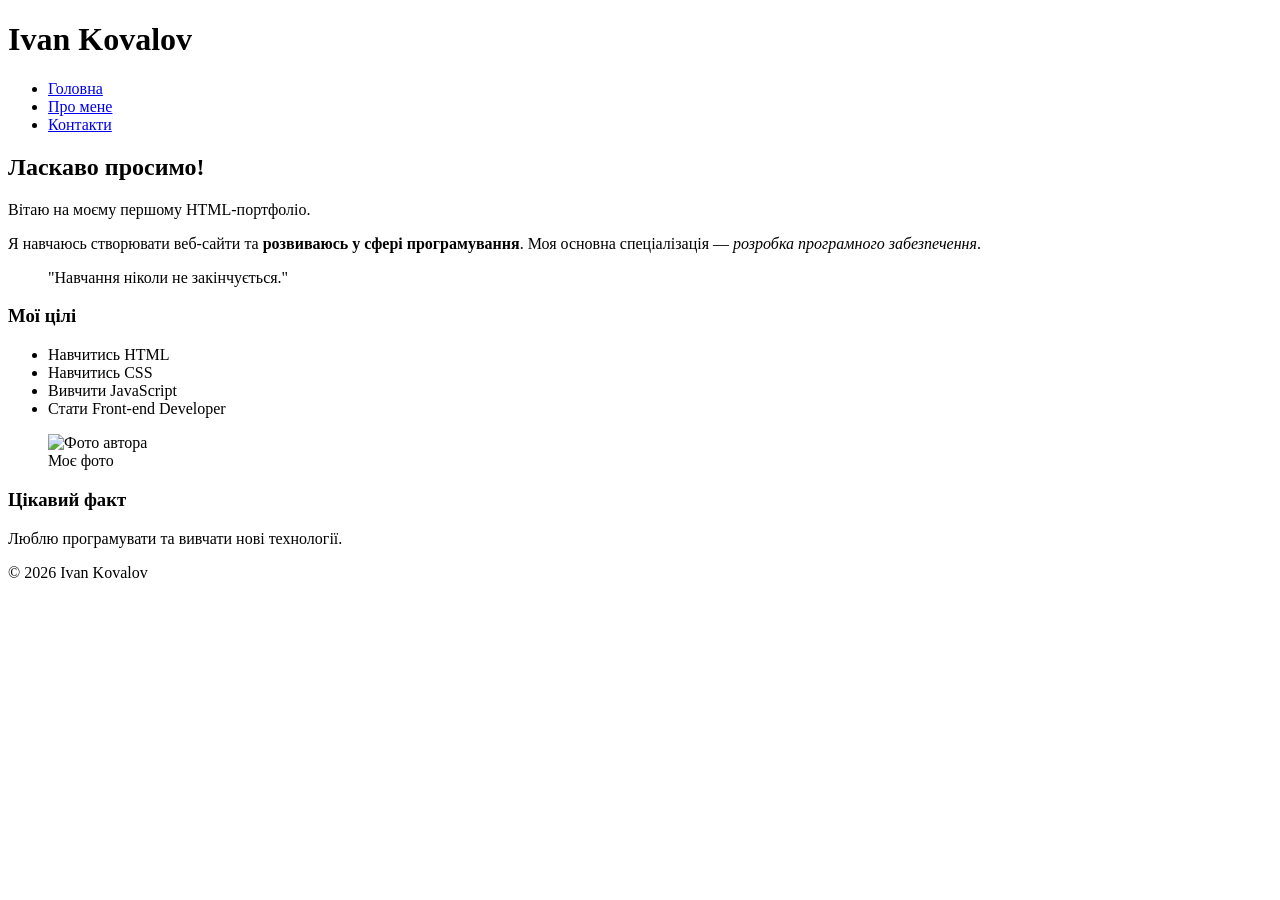
==== index.html @ 27076c14 "init: initial project setup" ====
<!DOCTYPE html>
<html lang="uk">
<head>
    <meta charset="UTF-8">
    <meta name="viewport" content="width=device-width, initial-scale=1.0">
    <meta name="description" content="Головна сторінка портфоліо">
    <meta name="author" content="Ivan Kovalov">
    <title>Головна — Портфоліо</title>
</head>

<body>

<header>

<h1>Ivan Kovalov</h1>

<nav>
<ul>
<li><a href="index.html">Головна</a></li>
<li><a href="about.html">Про мене</a></li>
<li><a href="contacts.html">Контакти</a></li>
</ul>
</nav>

</header>

<main>

<section>

<h2>Ласкаво просимо!</h2>

<p>
Вітаю на моєму першому HTML-портфоліо.
</p>

<p>
Я навчаюсь створювати веб-сайти та <strong>розвиваюсь у сфері програмування</strong>.
Моя основна спеціалізація — <em>розробка програмного забезпечення</em>.
</p>

<blockquote>
"Навчання ніколи не закінчується."
</blockquote>

<h3>Мої цілі</h3>

<ul>
<li>Навчитись HTML</li>
<li>Навчитись CSS</li>
<li>Вивчити JavaScript</li>
<li>Стати Front-end Developer</li>
</ul>

<figure>

<img src="images/photo.jpg"
width="250"
alt="Фото автора">

<figcaption>
Моє фото
</figcaption>

</figure>

</section>

<aside>

<h3>Цікавий факт</h3>

<p>
Люблю програмувати та вивчати нові технології.
</p>

</aside>

</main>

<footer>

<p>© 2026 Ivan Kovalov</p>

</footer>

</body>
</html>
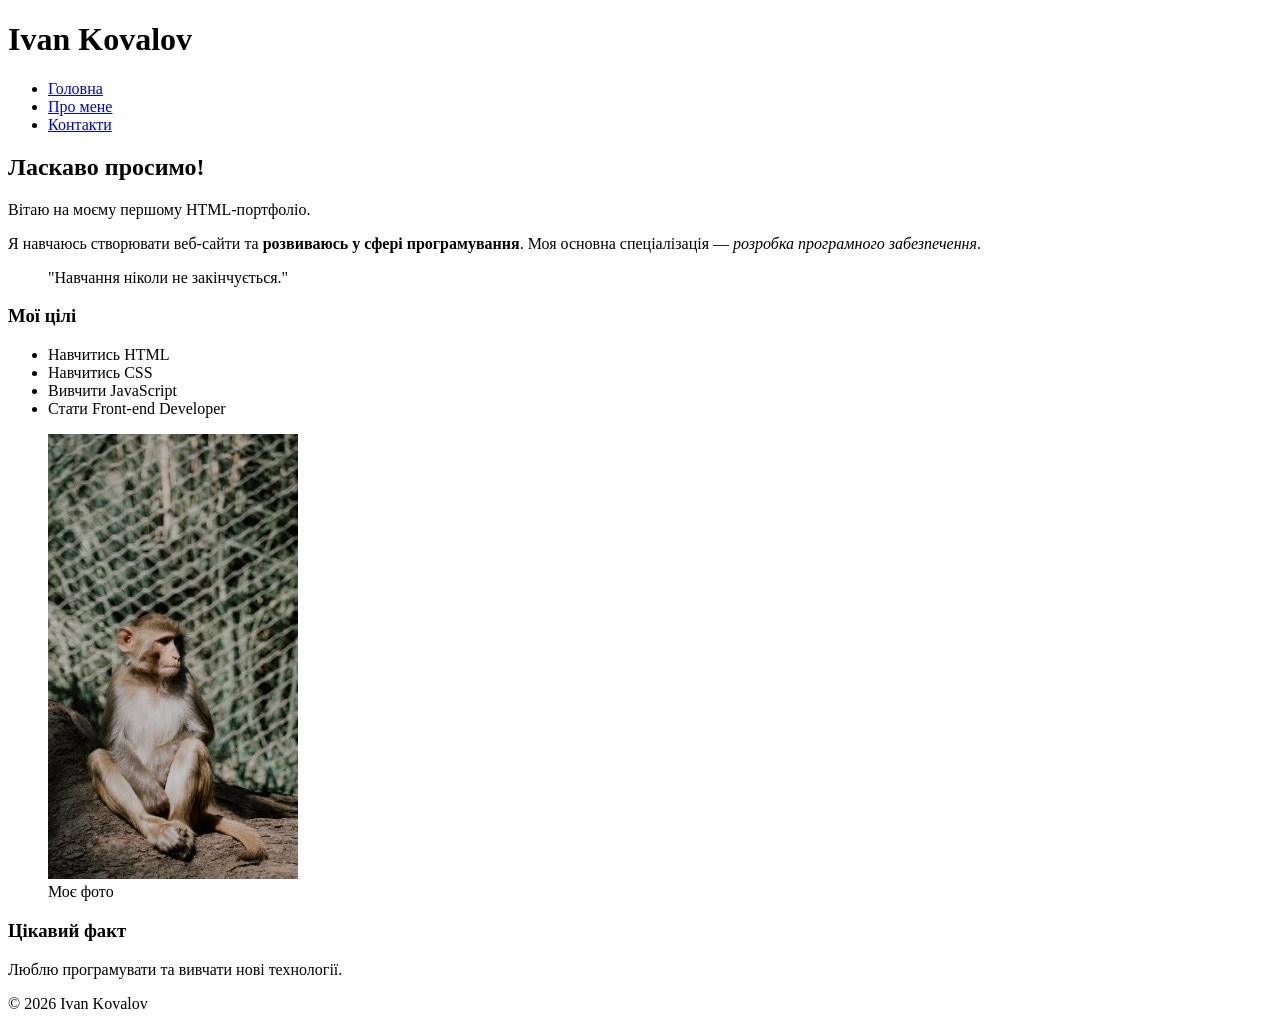
==== commit bd1c52b1: "init: initial project setup" ====
--- a/index.html
+++ b/index.html
@@ -54,7 +54,7 @@
 
 <figure>
 
-<img src="images/photo.jpg"
+<img src="image/image1.webp"
 width="250"
 alt="Фото автора">
 
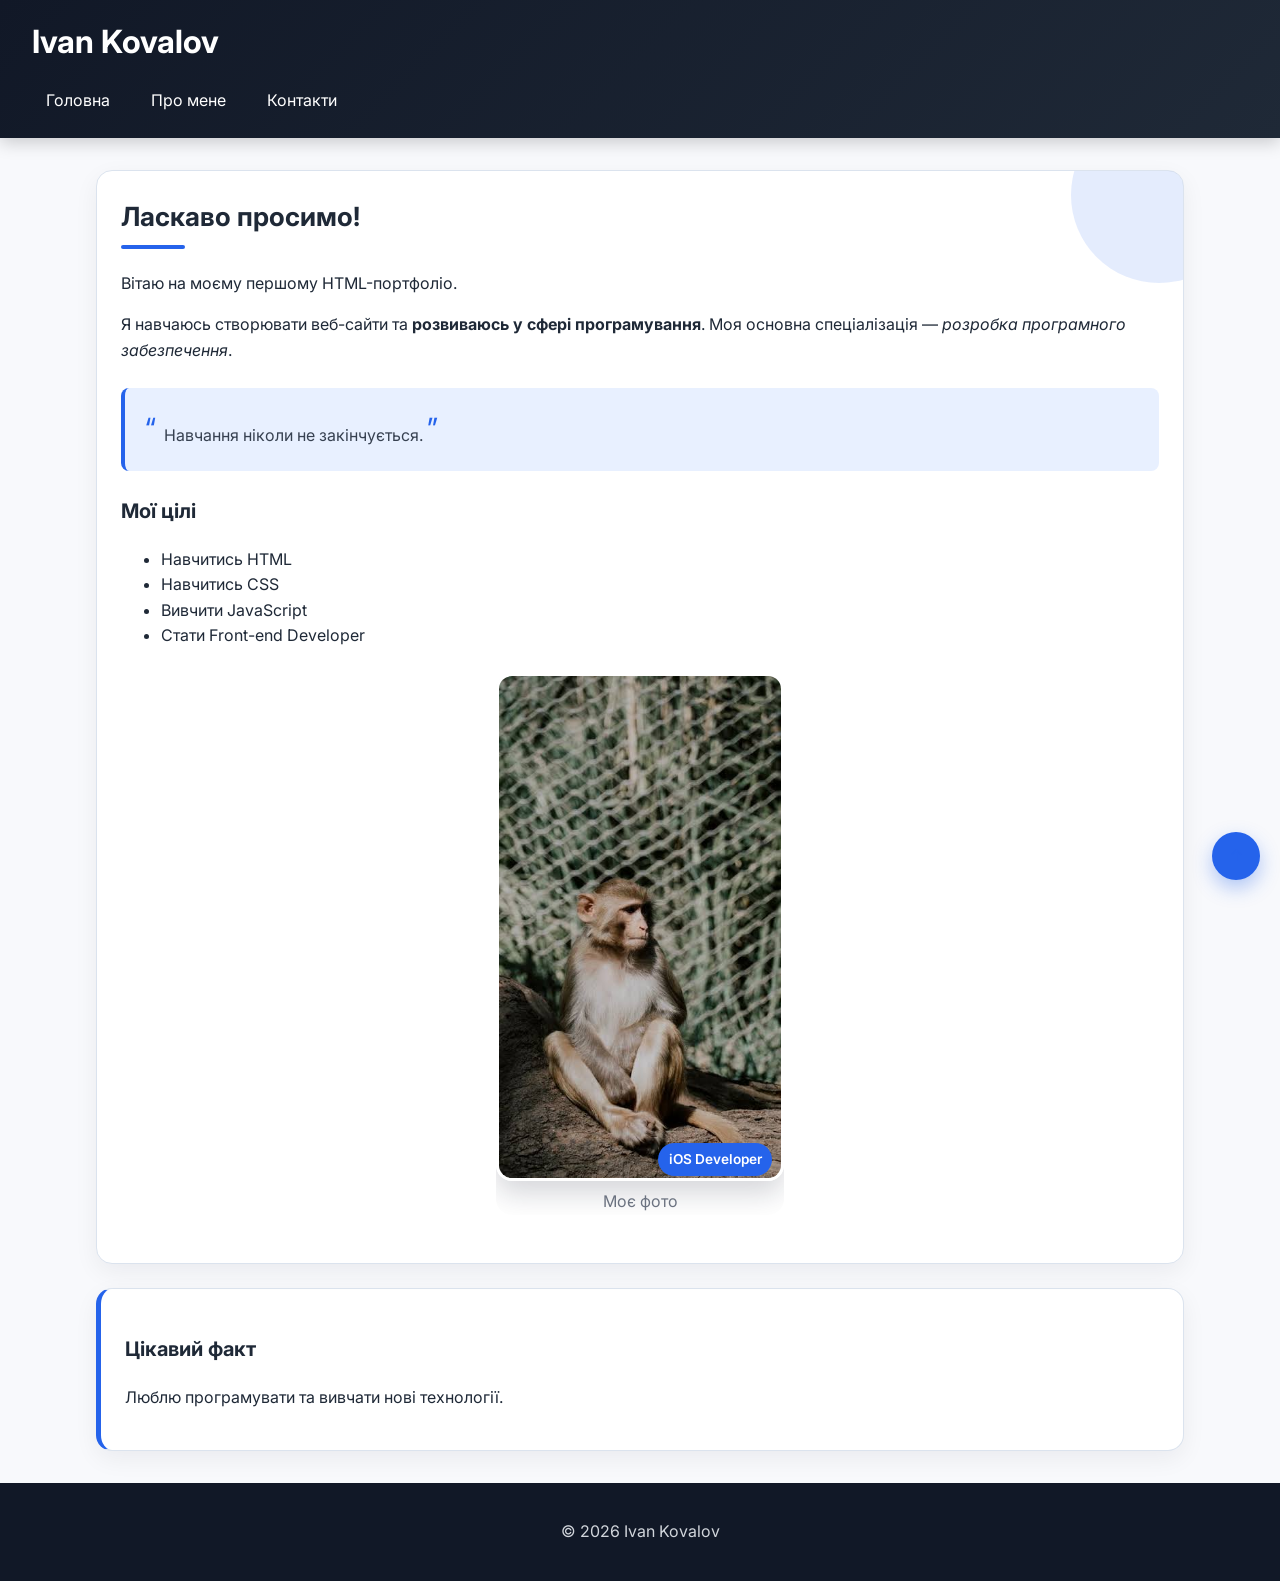
==== commit 303d848f: "add CSS" ====
--- a/index.html
+++ b/index.html
@@ -1,32 +1,45 @@
 <!DOCTYPE html>
 <html lang="uk">
+
 <head>
-    <meta charset="UTF-8">
-    <meta name="viewport" content="width=device-width, initial-scale=1.0">
-    <meta name="description" content="Головна сторінка портфоліо">
-    <meta name="author" content="Ivan Kovalov">
-    <title>Головна — Портфоліо</title>
+
+<meta charset="UTF-8">
+
+<meta name="viewport" content="width=device-width, initial-scale=1.0">
+
+<meta name="description" content="Головна сторінка портфоліо">
+
+<meta name="author" content="Ivan Kovalov">
+
+<link rel="stylesheet" href="styles.css">
+
+<title>Головна — Портфоліо</title>
+
 </head>
 
-<body>
+<body id="top">
 
-<header>
+<header class="site-header">
 
 <h1>Ivan Kovalov</h1>
 
-<nav>
+<nav class="main-nav">
+
 <ul>
+
 <li><a href="index.html">Головна</a></li>
 <li><a href="about.html">Про мене</a></li>
 <li><a href="contacts.html">Контакти</a></li>
+
 </ul>
+
 </nav>
 
 </header>
 
 <main>
 
-<section>
+<section id="hero" class="content-card">
 
 <h2>Ласкаво просимо!</h2>
 
@@ -40,7 +53,7 @@
 </p>
 
 <blockquote>
-"Навчання ніколи не закінчується."
+Навчання ніколи не закінчується.
 </blockquote>
 
 <h3>Мої цілі</h3>
@@ -52,11 +65,16 @@
 <li>Стати Front-end Developer</li>
 </ul>
 
-<figure>
+<figure class="profile-figure">
 
-<img src="image/image1.webp"
+<img
+src="image/image1.webp"
 width="250"
 alt="Фото автора">
+
+<span class="profile-badge">
+iOS Developer
+</span>
 
 <figcaption>
 Моє фото
@@ -78,11 +96,14 @@
 
 </main>
 
-<footer>
+<a href="#top" class="back-to-top">↑</a>
+
+<footer class="site-footer">
 
 <p>© 2026 Ivan Kovalov</p>
 
 </footer>
 
 </body>
+
 </html>
--- a/styles.css
+++ b/styles.css
@@ -0,0 +1,427 @@
+/* ===== Загальні стилі ===== */
+@import url('https://fonts.googleapis.com/css2?family=Inter:wght@400;500;600;700&display=swap');
+
+*,
+*::before,
+*::after {
+    box-sizing: border-box;
+}
+
+:root {
+    --primary: #2563eb;
+    --primary-dark: #1d4ed8;
+    --background: hsl(220, 33%, 98%);
+    --surface: #ffffff;
+    --text: rgb(31, 41, 55);
+    --muted: #6b7280;
+    --border: #dbe3ee;
+    --accent: #e8f0ff;
+}
+
+html {
+    scroll-behavior: smooth;
+}
+
+body {
+    margin: 0;
+    padding: 0;
+    font-family: 'Inter', Arial, sans-serif;
+    font-size: 1rem;
+    line-height: 1.6;
+    color: var(--text);
+    background: var(--background);
+}
+
+img {
+    display: block;
+    max-width: 100%;
+    height: auto;
+}
+
+a:link {
+    color: var(--primary);
+}
+
+a:visited {
+    color: #6d28d9;
+}
+
+a:hover {
+    color: var(--primary-dark);
+}
+
+a:active {
+    color: #dc2626;
+}
+
+a:focus {
+    outline: 0.2rem solid rgba(37, 99, 235, 0.35);
+    outline-offset: 0.15rem;
+}
+
+/* ===== Хедер та навігація ===== */
+.site-header {
+    position: sticky;
+    top: 0;
+    z-index: 1000;
+    padding: 1rem 2rem;
+    color: #ffffff;
+    background: linear-gradient(135deg, #111827, #1f2937);
+    box-shadow: 0 0.3rem 1rem rgba(0, 0, 0, 0.18);
+}
+
+.site-header h1 {
+    margin: 0 0 0.75rem;
+    font-size: 2rem;
+}
+
+.main-nav ul {
+    margin: 0;
+    padding: 0;
+    list-style: none;
+}
+
+.main-nav > ul > li {
+    display: inline-block;
+    margin-right: 0.5rem;
+}
+
+.main-nav ul li a {
+    display: inline-block;
+    padding: 0.55rem 0.9rem;
+    color: #ffffff;
+    text-decoration: none;
+    border-radius: 0.5rem;
+    transition: background-color 0.2s ease, transform 0.2s ease;
+}
+
+.main-nav ul li a:hover {
+    color: #ffffff;
+    background: rgba(255, 255, 255, 0.15);
+    transform: translateY(-0.1rem);
+}
+
+.main-nav ul li a:active {
+    background: rgba(255, 255, 255, 0.25);
+    transform: translateY(0);
+}
+
+.main-nav ul li a:focus {
+    outline: 0.2rem solid #93c5fd;
+}
+
+/* ===== Основний контент ===== */
+main {
+    width: min(68rem, calc(100% - 2rem));
+    margin: 2rem auto;
+}
+
+.content-card,
+aside {
+    margin-bottom: 1.5rem;
+    padding: 1.5rem;
+    background: var(--surface);
+    border: 0.08rem solid var(--border);
+    border-radius: 1rem;
+    box-shadow: 0 0.5rem 1.5rem rgba(15, 23, 42, 0.06);
+}
+
+#hero {
+    position: relative;
+    overflow: hidden;
+}
+
+#hero::before {
+    position: absolute;
+    top: -4rem;
+    right: -4rem;
+    width: 11rem;
+    height: 11rem;
+    content: "";
+    background: rgba(37, 99, 235, 0.12);
+    border-radius: 50%;
+    z-index: 0;
+}
+
+#hero > * {
+    position: relative;
+    z-index: 1;
+}
+
+h2 {
+    margin-top: 0;
+    font-size: 1.65rem;
+}
+
+h2::after {
+    display: block;
+    width: 4rem;
+    height: 0.25rem;
+    margin-top: 0.45rem;
+    content: "";
+    background: var(--primary);
+    border-radius: 1rem;
+}
+
+h3 {
+    font-size: 1.25rem;
+}
+
+blockquote {
+    margin: 1.5rem 0;
+    padding: 1rem 1.25rem;
+    color: #374151;
+    background: var(--accent);
+    border-left: 0.3rem solid var(--primary);
+    border-radius: 0.5rem;
+}
+
+blockquote::before {
+    content: "“";
+    margin-right: 0.25rem;
+    color: var(--primary);
+    font-size: 2rem;
+    line-height: 0;
+}
+
+blockquote::after {
+    content: "”";
+    font-size: 2rem;
+    color: #2563eb;
+}
+
+.profile-figure {
+    position: relative;
+    width: fit-content;
+    margin: 1.5rem auto;
+    overflow: hidden;
+    border-radius: 1rem;
+}
+
+.profile-figure img {
+    width: 18rem;
+    border-radius: 1rem;
+    border: 0.2rem solid #ffffff;
+    box-shadow: 0 0.75rem 1.8rem rgba(15, 23, 42, 0.18);
+}
+
+.profile-badge {
+    position: absolute;
+    right: 0.75rem;
+    bottom: 2.4rem;
+    z-index: 2;
+    padding: 0.35rem 0.65rem;
+    color: #ffffff;
+    background: var(--primary);
+    border-radius: 999rem;
+    font-size: 0.85rem;
+    font-weight: 600;
+}
+
+figcaption {
+    margin-top: 0.5rem;
+    color: var(--muted);
+    text-align: center;
+}
+
+aside {
+    border-left: 0.35rem solid var(--primary);
+}
+
+dl {
+    display: grid;
+    grid-template-columns: max-content 1fr;
+    gap: 0.5rem 1rem;
+}
+
+dt {
+    font-weight: 700;
+}
+
+dd {
+    margin: 0;
+}
+
+/* ===== Таблиця ===== */
+.table-wrapper {
+    overflow-x: auto;
+}
+
+table {
+    width: 100%;
+    border-collapse: collapse;
+    overflow: hidden;
+    background: #ffffff;
+    border: 0.08rem solid var(--border);
+    border-radius: 0.75rem;
+}
+
+caption {
+    margin-bottom: 0.75rem;
+    font-size: 1.15rem;
+    font-weight: 700;
+    text-align: left;
+}
+
+th,
+td {
+    padding: 0.85rem 1rem;
+    border: 0.08rem solid var(--border);
+    text-align: left;
+}
+
+th {
+    color: #ffffff;
+    background: var(--primary);
+}
+
+tbody tr:nth-child(even) {
+    background: #f8fafc;
+}
+
+tbody tr:hover {
+    background: #eaf2ff;
+}
+
+/* ===== Форма ===== */
+.contact-form {
+    display: grid;
+    gap: 1rem;
+}
+
+fieldset {
+    margin: 0;
+    padding: 1.25rem;
+    border: 0.08rem solid var(--border);
+    border-radius: 0.75rem;
+}
+
+legend {
+    padding: 0 0.45rem;
+    font-weight: 700;
+}
+
+label {
+    display: block;
+    margin: 0.75rem 0 0.35rem;
+    font-size: 0.95rem;
+    font-weight: 600;
+}
+
+input[type="text"],
+input[type="email"],
+select,
+textarea {
+    width: 100%;
+    padding: 0.75rem 0.85rem;
+    font: inherit;
+    color: var(--text);
+    background: #ffffff;
+    border: 0.08rem solid #b8c3d1;
+    border-radius: 0.55rem;
+}
+
+input[type="text"]:focus,
+input[type="email"]:focus,
+select:focus,
+textarea:focus {
+    outline: none;
+    border-color: var(--primary);
+    box-shadow: 0 0 0 0.2rem rgba(37, 99, 235, 0.17);
+}
+
+input[type="radio"],
+input[type="checkbox"] {
+    width: 1.05rem;
+    height: 1.05rem;
+    margin-right: 0.45rem;
+    accent-color: var(--primary);
+}
+
+.option-label {
+    display: inline-flex;
+    align-items: center;
+    margin-right: 1rem;
+    font-weight: 500;
+}
+
+button[type="submit"] {
+    padding: 0.8rem 1.3rem;
+    color: #ffffff;
+    background: var(--primary);
+    border: none;
+    border-radius: 0.6rem;
+    cursor: pointer;
+    font: inherit;
+    font-weight: 700;
+    transition: background-color 0.2s ease, transform 0.2s ease;
+}
+
+button[type="submit"]:hover {
+    background: var(--primary-dark);
+    transform: translateY(-0.1rem);
+}
+
+button[type="submit"]:active {
+    transform: translateY(0);
+}
+
+/* ===== Кнопка нагору ===== */
+.back-to-top {
+    position: fixed;
+    right: 1.25rem;
+    bottom: 1.25rem;
+    z-index: 999;
+    display: inline-grid;
+    width: 3rem;
+    height: 3rem;
+    place-items: center;
+    color: #ffffff;
+    background: var(--primary);
+    border-radius: 50%;
+    text-decoration: none;
+    box-shadow: 0 0.5rem 1.2rem rgba(37, 99, 235, 0.35);
+}
+
+.back-to-top:hover {
+    color: #ffffff;
+    background: var(--primary-dark);
+}
+
+/* ===== Футер ===== */
+.site-footer {
+    padding: 1.25rem;
+    color: #d1d5db;
+    text-align: center;
+    background: #111827;
+}
+
+/* ===== Адаптивність ===== */
+@media (max-width: 42rem) {
+    .site-header {
+        padding: 1rem;
+    }
+
+    .main-nav > ul > li {
+        display: block;
+        margin: 0.25rem 0;
+    }
+
+    .main-nav ul li a {
+        display: block;
+    }
+
+    main {
+        width: min(100% - 1rem, 68rem);
+        margin: 1rem auto;
+    }
+
+    .content-card,
+    aside {
+        padding: 1rem;
+    }
+
+    dl {
+        grid-template-columns: 1fr;
+    }
+}
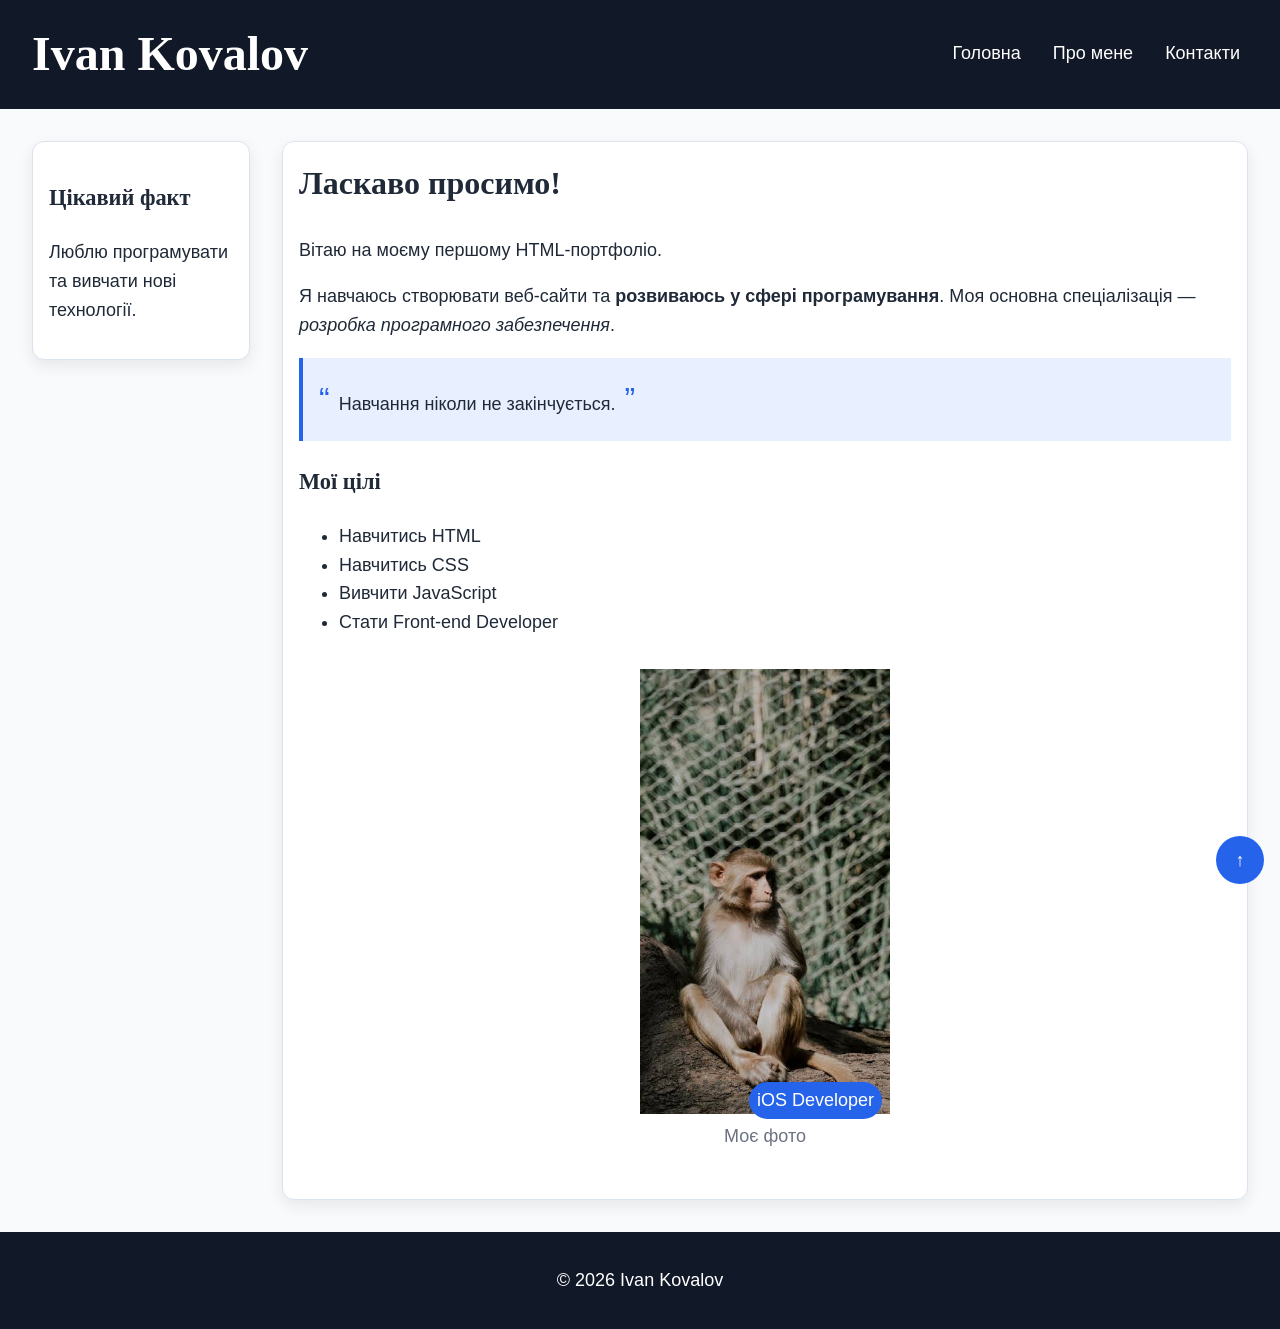
==== commit eb8be585: "add responsive layout and CSS improvements" ====
--- a/index.html
+++ b/index.html
@@ -17,19 +17,27 @@
 
 </head>
 
-<body id="top">
+<body id="top" class="page">
 
-<header class="site-header">
+<header class="site-header header">
 
 <h1>Ivan Kovalov</h1>
 
 <nav class="main-nav">
 
-<ul>
+<input type="checkbox" id="menu-toggle" class="menu-toggle">
 
-<li><a href="index.html">Головна</a></li>
-<li><a href="about.html">Про мене</a></li>
-<li><a href="contacts.html">Контакти</a></li>
+<label for="menu-toggle" class="hamburger" aria-label="Відкрити меню">
+<span></span>
+<span></span>
+<span></span>
+</label>
+
+<ul class="nav-list">
+
+<li><a href="index.html" class="nav-link">Головна</a></li>
+<li><a href="about.html" class="nav-link">Про мене</a></li>
+<li><a href="contacts.html" class="nav-link">Контакти</a></li>
 
 </ul>
 
@@ -37,7 +45,7 @@
 
 </header>
 
-<main>
+<main class="content">
 
 <section id="hero" class="content-card">
 
@@ -84,7 +92,9 @@
 
 </section>
 
-<aside>
+</main>
+
+<aside class="sidebar">
 
 <h3>Цікавий факт</h3>
 
@@ -94,11 +104,9 @@
 
 </aside>
 
-</main>
-
 <a href="#top" class="back-to-top">↑</a>
 
-<footer class="site-footer">
+<footer class="site-footer footer">
 
 <p>© 2026 Ivan Kovalov</p>
 
--- a/styles.css
+++ b/styles.css
@@ -1,5 +1,28 @@
-/* ===== Загальні стилі ===== */
-@import url('https://fonts.googleapis.com/css2?family=Inter:wght@400;500;600;700&display=swap');
+:root {
+    --color-primary: #2563eb;
+    --color-secondary: #1d4ed8;
+    --color-bg: #f8fafc;
+    --color-surface: #ffffff;
+    --color-text: #1f2937;
+    --color-muted: #6b7280;
+    --color-border: #dbe3ee;
+    --color-accent: #e8f0ff;
+    --color-danger: #dc2626;
+    --color-header: #111827;
+    --color-header-light: #1f2937;
+
+    --font-main: Arial, sans-serif;
+    --font-heading: Georgia, serif;
+
+    --spacing-xs: 0.25rem;
+    --spacing-sm: 0.5rem;
+    --spacing-md: 1rem;
+    --spacing-lg: 2rem;
+    --spacing-xl: 4rem;
+
+    --border-radius: 0.75rem;
+    --transition-speed: 0.3s;
+}
 
 *,
 *::before,
@@ -7,29 +30,45 @@
     box-sizing: border-box;
 }
 
-:root {
-    --primary: #2563eb;
-    --primary-dark: #1d4ed8;
-    --background: hsl(220, 33%, 98%);
-    --surface: #ffffff;
-    --text: rgb(31, 41, 55);
-    --muted: #6b7280;
-    --border: #dbe3ee;
-    --accent: #e8f0ff;
-}
-
 html {
     scroll-behavior: smooth;
 }
 
 body {
     margin: 0;
-    padding: 0;
-    font-family: 'Inter', Arial, sans-serif;
-    font-size: 1rem;
+    min-width: 20rem;
+    font-family: var(--font-main);
+    font-size: clamp(0.95rem, 1.5vw, 1.125rem);
     line-height: 1.6;
-    color: var(--text);
-    background: var(--background);
+    color: var(--color-text);
+    background: var(--color-bg);
+}
+
+.page {
+    display: grid;
+    grid-template-areas:
+        "header"
+        "content"
+        "sidebar"
+        "footer";
+    grid-template-columns: 1fr;
+    min-height: 100vh;
+}
+
+.header {
+    grid-area: header;
+}
+
+.content {
+    grid-area: content;
+}
+
+.sidebar {
+    grid-area: sidebar;
+}
+
+.footer {
+    grid-area: footer;
 }
 
 img {
@@ -38,211 +77,195 @@
     height: auto;
 }
 
-a:link {
-    color: var(--primary);
-}
-
-a:visited {
-    color: #6d28d9;
+a {
+    color: var(--color-primary);
 }
 
 a:hover {
-    color: var(--primary-dark);
+    color: var(--color-secondary);
 }
 
 a:active {
-    color: #dc2626;
-}
-
-a:focus {
-    outline: 0.2rem solid rgba(37, 99, 235, 0.35);
+    color: var(--color-danger);
+}
+
+a:focus,
+button:focus,
+input:focus,
+select:focus,
+textarea:focus {
+    outline: 0.2rem solid var(--color-primary);
     outline-offset: 0.15rem;
 }
 
-/* ===== Хедер та навігація ===== */
+h1,
+h2,
+h3 {
+    font-family: var(--font-heading);
+}
+
+h1 {
+    margin: 0;
+    font-size: clamp(1.75rem, 4vw, 3rem);
+}
+
+h2 {
+    margin-top: 0;
+    font-size: clamp(1.25rem, 3vw, 2rem);
+}
+
+h3 {
+    font-size: clamp(1.1rem, 2vw, 1.4rem);
+}
+
 .site-header {
-    position: sticky;
-    top: 0;
-    z-index: 1000;
-    padding: 1rem 2rem;
-    color: #ffffff;
-    background: linear-gradient(135deg, #111827, #1f2937);
-    box-shadow: 0 0.3rem 1rem rgba(0, 0, 0, 0.18);
-}
-
-.site-header h1 {
-    margin: 0 0 0.75rem;
-    font-size: 2rem;
-}
-
-.main-nav ul {
-    margin: 0;
+    padding: var(--spacing-md);
+    color: var(--color-surface);
+    background: var(--color-header);
+}
+
+.main-nav {
+    margin-top: var(--spacing-sm);
+}
+
+.menu-toggle {
+    position: absolute;
+    opacity: 0;
+    pointer-events: none;
+}
+
+.hamburger {
+    display: flex;
+    width: fit-content;
+    flex-direction: column;
+    gap: var(--spacing-xs);
+    cursor: pointer;
+}
+
+.hamburger span {
+    width: 2rem;
+    height: 0.2rem;
+    background: var(--color-surface);
+    transition: transform var(--transition-speed) ease,
+                opacity var(--transition-speed) ease;
+}
+
+.nav-list {
+    display: none;
+    flex-direction: column;
+    gap: var(--spacing-sm);
+    margin: var(--spacing-md) 0 0;
     padding: 0;
     list-style: none;
 }
 
-.main-nav > ul > li {
-    display: inline-block;
-    margin-right: 0.5rem;
-}
-
-.main-nav ul li a {
-    display: inline-block;
-    padding: 0.55rem 0.9rem;
-    color: #ffffff;
+.menu-toggle:checked ~ .nav-list {
+    display: flex;
+}
+
+.nav-link {
+    display: block;
+    padding: var(--spacing-sm);
+    color: var(--color-surface);
     text-decoration: none;
-    border-radius: 0.5rem;
-    transition: background-color 0.2s ease, transform 0.2s ease;
-}
-
-.main-nav ul li a:hover {
-    color: #ffffff;
-    background: rgba(255, 255, 255, 0.15);
-    transform: translateY(-0.1rem);
-}
-
-.main-nav ul li a:active {
-    background: rgba(255, 255, 255, 0.25);
-    transform: translateY(0);
-}
-
-.main-nav ul li a:focus {
-    outline: 0.2rem solid #93c5fd;
-}
-
-/* ===== Основний контент ===== */
-main {
-    width: min(68rem, calc(100% - 2rem));
-    margin: 2rem auto;
+    border-bottom: 0.15rem solid transparent;
+    transition: color var(--transition-speed) ease,
+                border-color var(--transition-speed) ease,
+                background-color var(--transition-speed) ease;
+}
+
+.nav-link:hover {
+    color: var(--color-surface);
+    background: var(--color-header-light);
+    border-bottom-color: var(--color-primary);
+}
+
+.content,
+.sidebar {
+    width: min(100% - 2rem, 68rem);
+    margin: var(--spacing-md) auto;
 }
 
 .content-card,
-aside {
-    margin-bottom: 1.5rem;
-    padding: 1.5rem;
-    background: var(--surface);
-    border: 0.08rem solid var(--border);
-    border-radius: 1rem;
-    box-shadow: 0 0.5rem 1.5rem rgba(15, 23, 42, 0.06);
-}
-
-#hero {
-    position: relative;
-    overflow: hidden;
-}
-
-#hero::before {
-    position: absolute;
-    top: -4rem;
-    right: -4rem;
-    width: 11rem;
-    height: 11rem;
-    content: "";
-    background: rgba(37, 99, 235, 0.12);
-    border-radius: 50%;
-    z-index: 0;
-}
-
-#hero > * {
-    position: relative;
-    z-index: 1;
-}
-
-h2 {
-    margin-top: 0;
-    font-size: 1.65rem;
-}
-
-h2::after {
-    display: block;
-    width: 4rem;
-    height: 0.25rem;
-    margin-top: 0.45rem;
-    content: "";
-    background: var(--primary);
-    border-radius: 1rem;
-}
-
-h3 {
-    font-size: 1.25rem;
+.sidebar {
+    padding: var(--spacing-md);
+    background: var(--color-surface);
+    border: 0.08rem solid var(--color-border);
+    border-radius: var(--border-radius);
+    box-shadow: 0 0.35rem 1rem rgba(0, 0, 0, 0.08);
+}
+
+.content-card {
+    animation: fadeIn 0.6s ease both;
+    transition: transform var(--transition-speed) ease,
+                box-shadow var(--transition-speed) ease;
+}
+
+.content-card:hover {
+    transform: translateY(-0.25rem);
+    box-shadow: 0 0.7rem 1.5rem rgba(0, 0, 0, 0.14);
+}
+
+.sidebar {
+    display: none;
 }
 
 blockquote {
-    margin: 1.5rem 0;
-    padding: 1rem 1.25rem;
-    color: #374151;
-    background: var(--accent);
-    border-left: 0.3rem solid var(--primary);
-    border-radius: 0.5rem;
+    padding: 1rem;
+    border-left: 4px solid var(--color-primary);
+    background: #eef3ff;
 }
 
 blockquote::before {
     content: "“";
-    margin-right: 0.25rem;
-    color: var(--primary);
     font-size: 2rem;
-    line-height: 0;
+    color: var(--color-primary);
+    margin-right: .25rem;
 }
 
 blockquote::after {
     content: "”";
     font-size: 2rem;
-    color: #2563eb;
+    color: var(--color-primary);
+    margin-left: .25rem;
+}
+
+.projects-grid {
+    display: grid;
+    grid-template-columns: repeat(auto-fit, minmax(min(100%, 17.5rem), 1fr));
+    gap: var(--spacing-md);
+}
+
+blockquote {
+    margin: var(--spacing-md) 0;
+    padding: var(--spacing-md);
+    background: var(--color-accent);
+    border-left: 0.3rem solid var(--color-primary);
 }
 
 .profile-figure {
     position: relative;
     width: fit-content;
-    margin: 1.5rem auto;
-    overflow: hidden;
-    border-radius: 1rem;
-}
-
-.profile-figure img {
-    width: 18rem;
-    border-radius: 1rem;
-    border: 0.2rem solid #ffffff;
-    box-shadow: 0 0.75rem 1.8rem rgba(15, 23, 42, 0.18);
+    max-width: 100%;
+    margin: var(--spacing-lg) auto;
 }
 
 .profile-badge {
     position: absolute;
-    right: 0.75rem;
-    bottom: 2.4rem;
-    z-index: 2;
-    padding: 0.35rem 0.65rem;
-    color: #ffffff;
-    background: var(--primary);
+    right: var(--spacing-sm);
+    bottom: 2rem;
+    padding: var(--spacing-xs) var(--spacing-sm);
+    color: var(--color-surface);
+    background: var(--color-primary);
     border-radius: 999rem;
-    font-size: 0.85rem;
-    font-weight: 600;
 }
 
 figcaption {
-    margin-top: 0.5rem;
-    color: var(--muted);
+    margin-top: var(--spacing-sm);
+    color: var(--color-muted);
     text-align: center;
 }
 
-aside {
-    border-left: 0.35rem solid var(--primary);
-}
-
-dl {
-    display: grid;
-    grid-template-columns: max-content 1fr;
-    gap: 0.5rem 1rem;
-}
-
-dt {
-    font-weight: 700;
-}
-
-dd {
-    margin: 0;
-}
-
-/* ===== Таблиця ===== */
 .table-wrapper {
     overflow-x: auto;
 }
@@ -250,62 +273,49 @@
 table {
     width: 100%;
     border-collapse: collapse;
-    overflow: hidden;
-    background: #ffffff;
-    border: 0.08rem solid var(--border);
-    border-radius: 0.75rem;
-}
-
-caption {
-    margin-bottom: 0.75rem;
-    font-size: 1.15rem;
-    font-weight: 700;
-    text-align: left;
 }
 
 th,
 td {
-    padding: 0.85rem 1rem;
-    border: 0.08rem solid var(--border);
+    padding: var(--spacing-sm);
+    border: 0.08rem solid var(--color-border);
     text-align: left;
 }
 
 th {
-    color: #ffffff;
-    background: var(--primary);
-}
-
-tbody tr:nth-child(even) {
-    background: #f8fafc;
-}
-
-tbody tr:hover {
-    background: #eaf2ff;
-}
-
-/* ===== Форма ===== */
+    color: var(--color-surface);
+    background: var(--color-primary);
+}
+
+dl {
+    display: grid;
+    grid-template-columns: 1fr;
+    gap: var(--spacing-sm);
+}
+
+dt {
+    font-weight: 700;
+}
+
+dd {
+    margin: 0;
+}
+
 .contact-form {
     display: grid;
-    gap: 1rem;
+    gap: var(--spacing-md);
 }
 
 fieldset {
     margin: 0;
-    padding: 1.25rem;
-    border: 0.08rem solid var(--border);
-    border-radius: 0.75rem;
-}
-
-legend {
-    padding: 0 0.45rem;
-    font-weight: 700;
+    padding: var(--spacing-md);
+    border: 0.08rem solid var(--color-border);
+    border-radius: var(--border-radius);
 }
 
 label {
     display: block;
-    margin: 0.75rem 0 0.35rem;
-    font-size: 0.95rem;
-    font-weight: 600;
+    margin-top: var(--spacing-sm);
 }
 
 input[type="text"],
@@ -313,115 +323,130 @@
 select,
 textarea {
     width: 100%;
-    padding: 0.75rem 0.85rem;
+    padding: var(--spacing-sm);
     font: inherit;
-    color: var(--text);
-    background: #ffffff;
-    border: 0.08rem solid #b8c3d1;
-    border-radius: 0.55rem;
-}
-
-input[type="text"]:focus,
-input[type="email"]:focus,
-select:focus,
-textarea:focus {
-    outline: none;
-    border-color: var(--primary);
-    box-shadow: 0 0 0 0.2rem rgba(37, 99, 235, 0.17);
-}
-
-input[type="radio"],
-input[type="checkbox"] {
-    width: 1.05rem;
-    height: 1.05rem;
-    margin-right: 0.45rem;
-    accent-color: var(--primary);
+    border: 0.08rem solid var(--color-border);
+    border-radius: var(--border-radius);
 }
 
 .option-label {
     display: inline-flex;
     align-items: center;
-    margin-right: 1rem;
-    font-weight: 500;
+    gap: var(--spacing-xs);
+    margin-right: var(--spacing-md);
 }
 
 button[type="submit"] {
-    padding: 0.8rem 1.3rem;
-    color: #ffffff;
-    background: var(--primary);
-    border: none;
-    border-radius: 0.6rem;
+    padding: var(--spacing-sm) var(--spacing-md);
+    color: var(--color-surface);
+    background: var(--color-primary);
+    border: 0;
+    border-radius: var(--border-radius);
     cursor: pointer;
     font: inherit;
-    font-weight: 700;
-    transition: background-color 0.2s ease, transform 0.2s ease;
+    transition: background-color var(--transition-speed) ease,
+                box-shadow var(--transition-speed) ease;
 }
 
 button[type="submit"]:hover {
-    background: var(--primary-dark);
-    transform: translateY(-0.1rem);
-}
-
-button[type="submit"]:active {
-    transform: translateY(0);
-}
-
-/* ===== Кнопка нагору ===== */
+    background: var(--color-secondary);
+    box-shadow: 0 0.3rem 0.8rem rgba(0, 0, 0, 0.2);
+}
+
 .back-to-top {
     position: fixed;
-    right: 1.25rem;
-    bottom: 1.25rem;
-    z-index: 999;
-    display: inline-grid;
+    right: var(--spacing-md);
+    bottom: var(--spacing-md);
+    z-index: 100;
+    display: grid;
     width: 3rem;
     height: 3rem;
     place-items: center;
-    color: #ffffff;
-    background: var(--primary);
+    color: var(--color-surface);
+    background: var(--color-primary);
     border-radius: 50%;
     text-decoration: none;
-    box-shadow: 0 0.5rem 1.2rem rgba(37, 99, 235, 0.35);
+    transition: background-color var(--transition-speed) ease,
+                transform var(--transition-speed) ease;
 }
 
 .back-to-top:hover {
-    color: #ffffff;
-    background: var(--primary-dark);
-}
-
-/* ===== Футер ===== */
+    color: var(--color-surface);
+    background: var(--color-secondary);
+    transform: translateY(-0.2rem);
+}
+
 .site-footer {
-    padding: 1.25rem;
-    color: #d1d5db;
+    align-self: end;
+    padding: var(--spacing-md);
+    color: var(--color-surface);
     text-align: center;
-    background: #111827;
-}
-
-/* ===== Адаптивність ===== */
-@media (max-width: 42rem) {
+    background: var(--color-header);
+}
+
+@keyframes fadeIn {
+    from {
+        opacity: 0;
+        transform: translateY(1.25rem);
+    }
+
+    to {
+        opacity: 1;
+        transform: translateY(0);
+    }
+}
+
+@media (min-width: 48rem) {
     .site-header {
-        padding: 1rem;
-    }
-
-    .main-nav > ul > li {
+        display: flex;
+        align-items: center;
+        justify-content: space-between;
+        gap: var(--spacing-md);
+        padding: var(--spacing-md) var(--spacing-lg);
+    }
+
+    .main-nav {
+        margin-top: 0;
+    }
+
+    .hamburger {
+        display: none;
+    }
+
+    .nav-list,
+    .menu-toggle:checked ~ .nav-list {
+        display: flex;
+        flex-direction: row;
+        align-items: center;
+        justify-content: space-between;
+        gap: var(--spacing-md);
+        margin: 0;
+    }
+
+    dl {
+        grid-template-columns: max-content 1fr;
+    }
+}
+
+@media (min-width: 64rem) {
+    .page {
+        grid-template-areas:
+            "header header"
+            "sidebar content"
+            "footer footer";
+        grid-template-columns: 15.625rem minmax(0, 1fr);
+        column-gap: var(--spacing-lg);
+    }
+
+    .content {
+        width: auto;
+        margin: var(--spacing-lg) var(--spacing-lg) var(--spacing-lg) 0;
+    }
+
+    .sidebar {
         display: block;
-        margin: 0.25rem 0;
-    }
-
-    .main-nav ul li a {
-        display: block;
-    }
-
-    main {
-        width: min(100% - 1rem, 68rem);
-        margin: 1rem auto;
-    }
-
-    .content-card,
-    aside {
-        padding: 1rem;
-    }
-
-    dl {
-        grid-template-columns: 1fr;
-    }
-}
+        width: auto;
+        margin: var(--spacing-lg) 0 var(--spacing-lg) var(--spacing-lg);
+        align-self: start;
+    }
+}
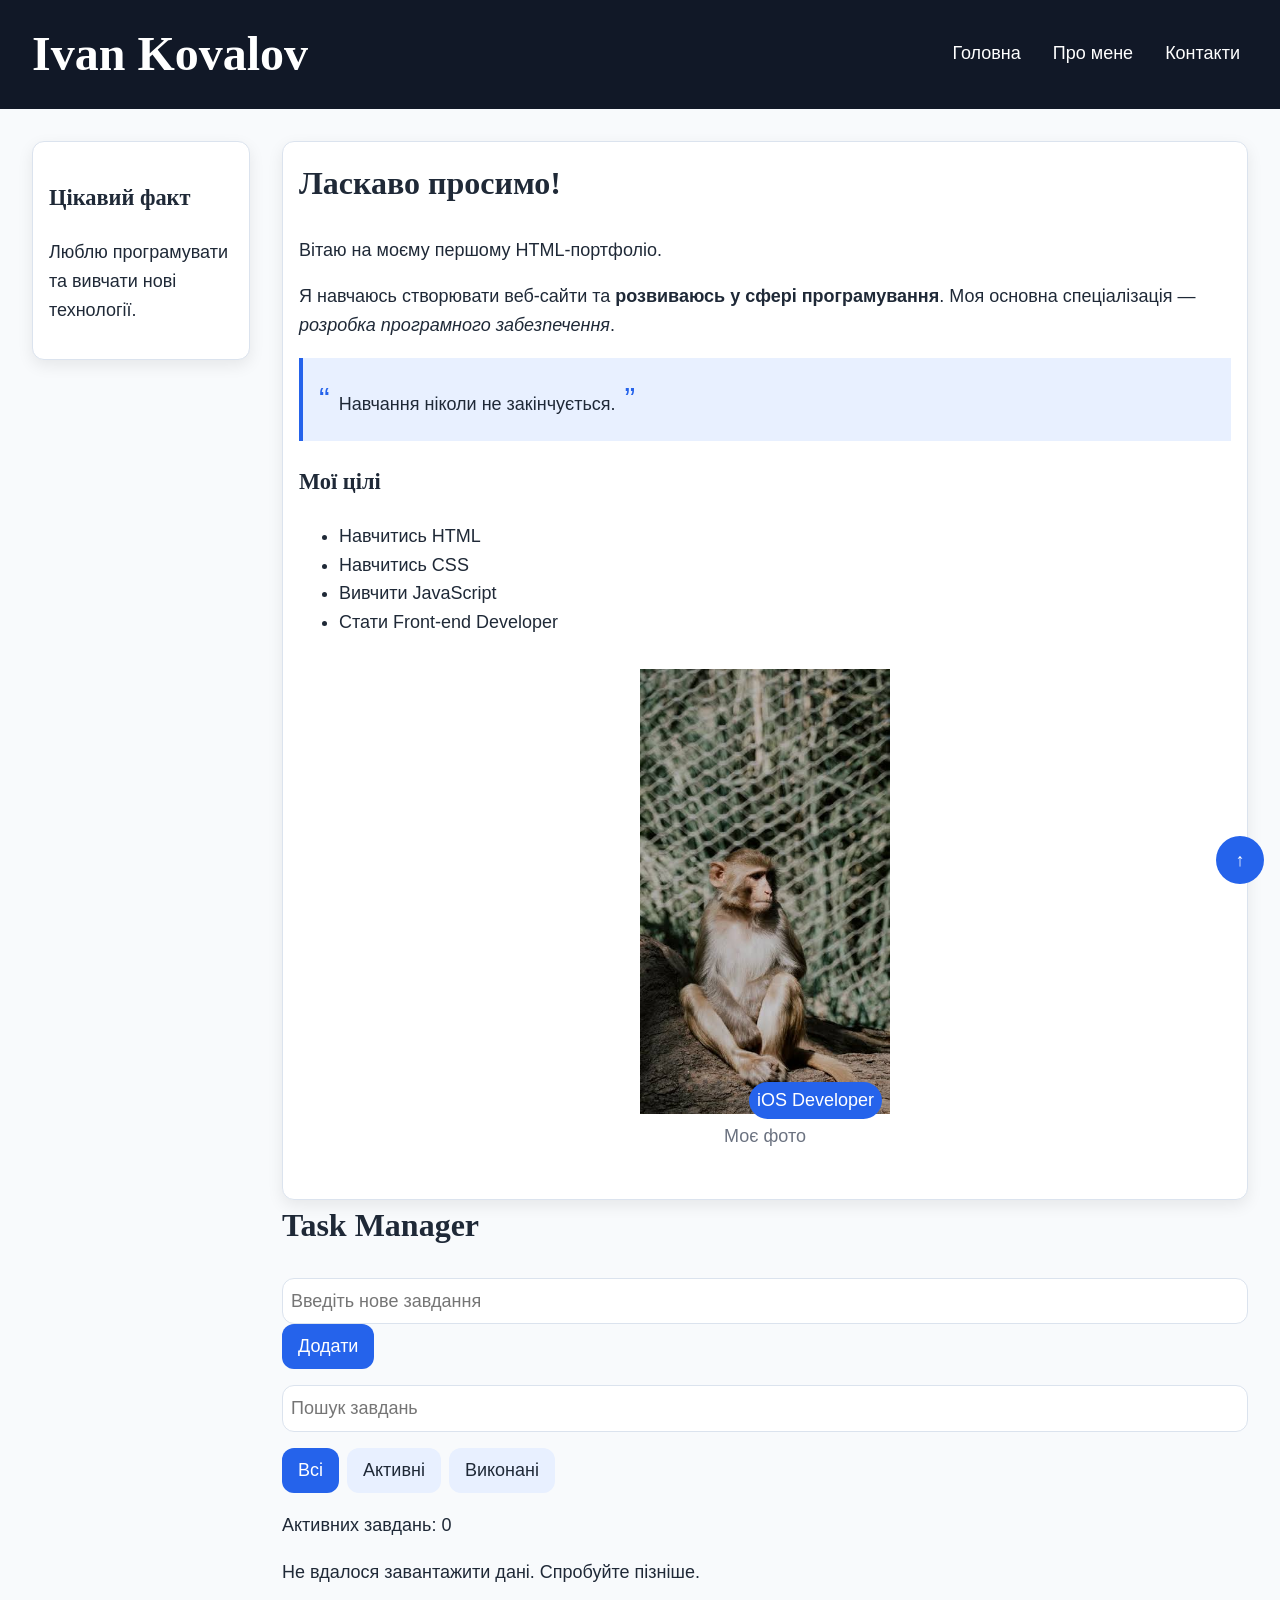
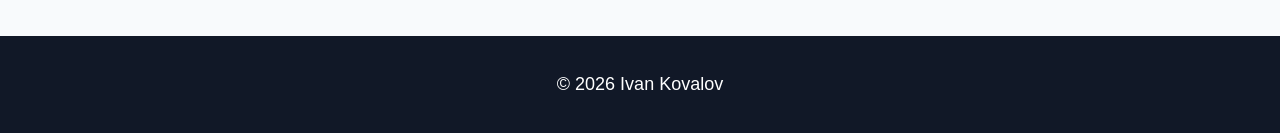
==== commit 62b3712c: "add todo" ====
--- a/index.html
+++ b/index.html
@@ -92,6 +92,76 @@
 
 </section>
 
+<section class="todo-app">
+
+    <h2>Task Manager</h2>
+
+    <p class="task-user-info"></p>
+
+    <form class="task-form">
+
+        <input
+            type="text"
+            class="task-input"
+            placeholder="Введіть нове завдання">
+
+        <button
+            type="submit"
+            class="task-add-button"
+            disabled>
+            Додати
+        </button>
+
+    </form>
+
+    <input
+        type="search"
+        class="search-input"
+        placeholder="Пошук завдань">
+
+    <div class="task-filters">
+
+        <button
+            type="button"
+            class="filter-button active"
+            data-filter="all">
+            Всі
+        </button>
+
+        <button
+            type="button"
+            class="filter-button"
+            data-filter="active">
+            Активні
+        </button>
+
+        <button
+            type="button"
+            class="filter-button"
+            data-filter="completed">
+            Виконані
+        </button>
+
+    </div>
+
+    <p class="active-task-count">
+        Активних завдань: 0
+    </p>
+
+    <p class="task-loader hidden">
+        Завантаження...
+    </p>
+
+    <p class="task-error hidden"></p>
+
+    <p class="task-empty hidden">
+        Завдань не знайдено
+    </p>
+
+    <ul class="task-list"></ul>
+
+</section>
+
 </main>
 
 <aside class="sidebar">
@@ -112,6 +182,9 @@
 
 </footer>
 
+<script src="script.js"></script>
+<script src="todo.js"></script>
+
 </body>
 
 </html>
--- a/styles.css
+++ b/styles.css
@@ -29,6 +29,9 @@
 *::after {
     box-sizing: border-box;
 }
+.hidden {
+    display: none;
+}
 
 html {
     scroll-behavior: smooth;
@@ -449,4 +452,168 @@
         margin: var(--spacing-lg) 0 var(--spacing-lg) var(--spacing-lg);
         align-self: start;
     }
+}
+/* Лабораторна робота №5: Task Manager */
+.task-manager {
+    margin-top: var(--spacing-lg);
+}
+
+.task-user {
+    color: var(--color-muted);
+}
+
+.task-form {
+    margin-bottom: var(--spacing-md);
+}
+
+.task-form-row {
+    display: grid;
+    grid-template-columns: minmax(0, 1fr) auto;
+    gap: var(--spacing-sm);
+}
+
+.task-input,
+.search-input {
+    width: 100%;
+    padding: var(--spacing-sm);
+    font: inherit;
+    border: 0.08rem solid var(--color-border);
+    border-radius: var(--border-radius);
+}
+
+.task-add,
+.filter-button,
+.task-delete {
+    padding: var(--spacing-sm) var(--spacing-md);
+    font: inherit;
+    border: 0;
+    border-radius: var(--border-radius);
+    cursor: pointer;
+    transition: background-color var(--transition-speed) ease,
+                transform var(--transition-speed) ease;
+}
+
+.task-add {
+    color: var(--color-surface);
+    background: var(--color-primary);
+}
+
+.task-add:hover:not(:disabled) {
+    background: var(--color-secondary);
+    transform: translateY(-0.1rem);
+}
+
+.task-add:disabled {
+    cursor: not-allowed;
+    opacity: 0.55;
+}
+
+.task-filters {
+    display: flex;
+    flex-wrap: wrap;
+    gap: var(--spacing-sm);
+    margin: var(--spacing-md) 0;
+}
+
+.filter-button {
+    color: var(--color-text);
+    background: var(--color-accent);
+}
+
+.filter-button:hover,
+.filter-button.active {
+    color: var(--color-surface);
+    background: var(--color-primary);
+}
+
+.task-counter {
+    font-weight: 700;
+}
+
+.task-loader {
+    padding: var(--spacing-sm);
+    color: var(--color-secondary);
+    font-weight: 700;
+    text-align: center;
+    background: var(--color-accent);
+    border-radius: var(--border-radius);
+}
+
+.task-message {
+    padding: var(--spacing-sm);
+    border-radius: var(--border-radius);
+}
+
+.task-message.error {
+    color: #991b1b;
+    background: #fee2e2;
+}
+
+.task-message.success {
+    color: #166534;
+    background: #dcfce7;
+}
+
+.task-list {
+    display: grid;
+    gap: var(--spacing-sm);
+    margin: var(--spacing-md) 0 0;
+    padding: 0;
+    list-style: none;
+}
+
+.task-item {
+    display: grid;
+    grid-template-columns: auto minmax(0, 1fr) auto;
+    align-items: center;
+    gap: var(--spacing-sm);
+    padding: var(--spacing-sm);
+    background: var(--color-surface);
+    border: 0.08rem solid var(--color-border);
+    border-radius: var(--border-radius);
+}
+
+.task-item.completed {
+    color: var(--color-muted);
+    background: #f1f5f9;
+}
+
+.task-item.completed .task-title {
+    text-decoration: line-through;
+}
+
+.task-checkbox {
+    width: 1.2rem;
+    height: 1.2rem;
+    cursor: pointer;
+}
+
+.task-delete {
+    color: var(--color-surface);
+    background: var(--color-danger);
+}
+
+.task-delete:hover {
+    filter: brightness(0.9);
+    transform: translateY(-0.1rem);
+}
+
+.task-empty {
+    padding: var(--spacing-md);
+    color: var(--color-muted);
+    text-align: center;
+    border: 0.08rem dashed var(--color-border);
+    border-radius: var(--border-radius);
+}
+
+@media (max-width: 36rem) {
+    .task-form-row,
+    .task-item {
+        grid-template-columns: 1fr;
+    }
+
+    .task-checkbox {
+        justify-self: start;
+    }
+    
 }
